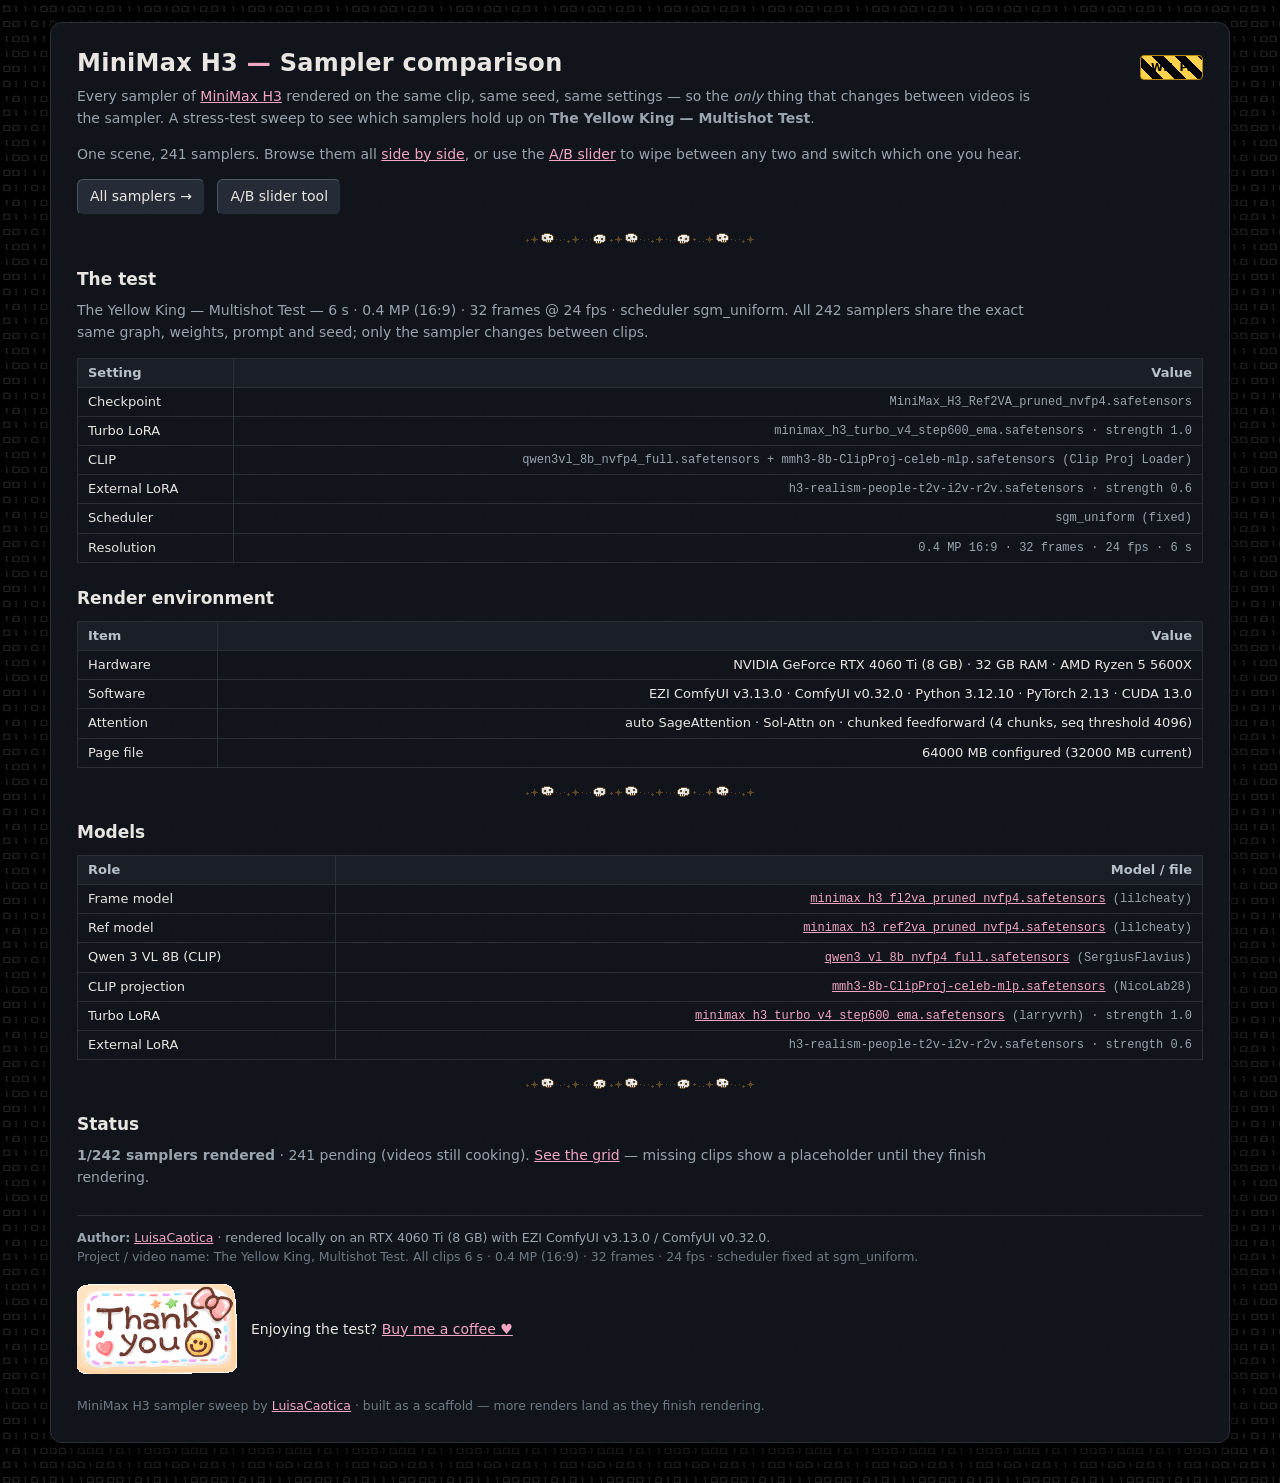
==== index.html @ 6c4d1b76 "Scaffold: MiniMax H3 sampler comparison site Static GitHub Pages site (neocities-flavoured dark them" ====
<!doctype html>
<html lang="en"><head><meta charset="utf-8">
<title>MiniMax H3 — Sampler comparison</title>
<meta name="viewport" content="width=device-width, initial-scale=1">
<link rel="stylesheet" href="https://cdn.cursors-4u.net/cursors/animated/cute-ears-doll-girl-9aaba74d-32.css">
<link rel="stylesheet" href="style.css">
</head><body>
<div class="wrap">
<header class="site">
  <div>
    <h1>MiniMax&nbsp;H3 <span class="hl">&mdash;</span> Sampler comparison</h1>
    <p class="sub">Every sampler of <a href="https://www.minimax.io/blog/minimax-h3">MiniMax&nbsp;H3</a> rendered on the same clip, same seed, same settings &mdash; so the <em>only</em> thing that changes between videos is the sampler. A stress-test sweep to see which samplers hold up on <b>The Yellow King &mdash; Multishot Test</b>.</p>
  </div>
  <span class="wip">W.I.P.</span>
</header>

<p class="sub">One scene, 241 samplers. Browse them all <a href="samplers.html">side by side</a>, or use the <a href="ab.html">A/B slider</a> to wipe between any two and switch which one you hear.</p>
<div class="controls">
  <a href="samplers.html"><button>All samplers &rarr;</button></a>
  <a href="ab.html"><button>A/B slider tool</button></a>
</div>

<hr class="divider">

<h2>The test</h2>
<p class="sub" id="scene-blurb"></p>
<table id="cfg-table"></table>

<h2>Render environment</h2>
<table>
  <tr><th>Item</th><th>Value</th></tr>
  <tr><td>Hardware</td><td>NVIDIA GeForce RTX 4060 Ti (8&nbsp;GB) &middot; 32&nbsp;GB RAM &middot; AMD Ryzen 5 5600X</td></tr>
  <tr><td>Software</td><td>EZI ComfyUI v3.13.0 &middot; ComfyUI v0.32.0 &middot; Python 3.12.10 &middot; PyTorch 2.13 &middot; CUDA 13.0</td></tr>
  <tr><td>Attention</td><td>auto SageAttention &middot; Sol-Attn on &middot; chunked feedforward (4 chunks, seq threshold 4096)</td></tr>
  <tr><td>Page file</td><td>64000 MB configured (32000 MB current)</td></tr>
</table>

<hr class="divider">

<h2>Models</h2>
<table>
  <tr><th>Role</th><th>Model / file</th></tr>
  <tr><td>Frame model</td><td class="mono"><a href="https://huggingface.co/lilcheaty/MiniMax-H3-NVFP4/resolve/main/minimax_h3_fl2va_pruned_nvfp4.safetensors?download=true">minimax_h3_fl2va_pruned_nvfp4.safetensors</a> (lilcheaty)</td></tr>
  <tr><td>Ref model</td><td class="mono"><a href="https://huggingface.co/lilcheaty/MiniMax-H3-NVFP4/resolve/main/minimax_h3_ref2va_pruned_nvfp4.safetensors?download=true">minimax_h3_ref2va_pruned_nvfp4.safetensors</a> (lilcheaty)</td></tr>
  <tr><td>Qwen 3 VL 8B (CLIP)</td><td class="mono"><a href="https://huggingface.co/SergiusFlavius/Qwen3-VL-8B-Instruct-heretic-NVFP4/resolve/main/qwen3_vl_8b_nvfp4_full.safetensors?download=true">qwen3_vl_8b_nvfp4_full.safetensors</a> (SergiusFlavius)</td></tr>
  <tr><td>CLIP projection</td><td class="mono"><a href="https://huggingface.co/NicoLab28/ClipProj-MiniMax-H3/resolve/main/mmh3-8b-ClipProj-celeb-mlp.safetensors?download=true">mmh3-8b-ClipProj-celeb-mlp.safetensors</a> (NicoLab28)</td></tr>
  <tr><td>Turbo LoRA</td><td class="mono"><a href="https://huggingface.co/larryvrh/MiniMax-H3-Turbo-Lora/resolve/main/minimax_h3_turbo_v4_step600_ema.safetensors?download=true">minimax_h3_turbo_v4_step600_ema.safetensors</a> (larryvrh) &middot; strength 1.0</td></tr>
  <tr><td>External LoRA</td><td class="mono">h3-realism-people-t2v-i2v-r2v.safetensors &middot; strength 0.6</td></tr>
</table>

<hr class="divider">

<h2>Status</h2>
<p class="sub" id="status"></p>

<div class="env">
  <b>Author:</b> <a href="https://github.com/Luisacaotica">LuisaCaotica</a> &middot; rendered locally on an RTX&nbsp;4060&nbsp;Ti (8&nbsp;GB) with EZI ComfyUI v3.13.0 / ComfyUI v0.32.0.<br>
  <span class="envnote">Project / video name: The Yellow King, Multishot Test. All clips 6&nbsp;s &middot; 0.4&nbsp;MP (16:9) &middot; 32 frames &middot; 24&nbsp;fps &middot; scheduler fixed at sgm_uniform.</span>
</div>

<div class="thanks">
  <img src="gfx/thankyou_bar.gif" alt="thank you" width="160" height="90">
  <span>Enjoying the test? <a href="https://ko-fi.com/luisacaotica">Buy me a coffee &hearts;</a></span>
</div>

<footer>MiniMax&nbsp;H3 sampler sweep by <a href="https://github.com/Luisacaotica">LuisaCaotica</a> &middot;
built as a scaffold &mdash; more renders land as they finish rendering.</footer>
</div>

<script src="data.js"></script>
<script>
const $ = id => document.getElementById(id);
const scene = SCENES[0];

$('scene-blurb').textContent =
  scene.title + ' \u2014 ' + scene.note + '. All ' + SAMPLERS.length + ' samplers share the exact same graph, weights, prompt and seed; only the sampler changes between clips.';

const fixed = [
  ['Checkpoint', 'MiniMax_H3_Ref2VA_pruned_nvfp4.safetensors'],
  ['Turbo LoRA', 'minimax_h3_turbo_v4_step600_ema.safetensors \u00b7 strength 1.0'],
  ['CLIP', 'qwen3vl_8b_nvfp4_full.safetensors + mmh3-8b-ClipProj-celeb-mlp.safetensors (Clip Proj Loader)'],
  ['External LoRA', 'h3-realism-people-t2v-i2v-r2v.safetensors \u00b7 strength 0.6'],
  ['Scheduler', 'sgm_uniform (fixed)'],
  ['Resolution', '0.4 MP 16:9 \u00b7 32 frames \u00b7 24 fps \u00b7 6 s'],
];
$('cfg-table').innerHTML = '<tr><th>Setting</th><th>Value</th></tr>' +
  fixed.map(r => '<tr><td>' + r[0] + '</td><td class="mono">' + r[1] + '</td></tr>').join('');

const pending = SAMPLERS.length - RENDERED.length;
$('status').innerHTML =
  '<b>' + RENDERED.length + '/' + SAMPLERS.length + ' samplers rendered</b> &middot; ' + pending + ' pending (videos still cooking). ' +
  '<a href="samplers.html">See the grid</a> \u2014 missing clips show a placeholder until they finish rendering.';
</script>
</body></html>
---- style.css ----
/* MiniMax H3 — sampler evaluation
   Neocities-flavoured dark theme: tiled animated background,
   gif page dividers, pastel pink accents, beveled classic buttons. */

:root {
  color-scheme: dark;
  --bg: #0d0f13;
  --panel: rgba(19, 22, 29, 0.92);
  --panel-solid: #13161d;
  --border: #2a2f38;
  --text: #e9e6e1;
  --muted: #9aa4af;
  --faint: #6f7a85;
  --pink: #f3a6c2;
  --pink-hi: #ffc4da;
  --link: #f3a6c2;
  --accent: #d9739f;
}

* { box-sizing: border-box; }

html, body { margin: 0; padding: 0; }

body {
  background: #0d0f13 url('gfx/tiled_background.gif');
  color: var(--text);
  font: 14px/1.55 system-ui, -apple-system, "Segoe UI", sans-serif;
  padding: 22px 14px 40px;
  min-height: 100vh;
}

a { color: var(--link); }
a:hover { color: var(--pink-hi); }
code { background: #1a1e27; padding: 1px 5px; border-radius: 4px; font-size: 12.5px; }

.wrap {
  max-width: 1180px;
  margin: 0 auto;
  background: var(--panel);
  border: 1px solid var(--border);
  border-radius: 12px;
  padding: 22px 26px 26px;
  box-shadow: 0 0 0 3px rgba(0,0,0,.35), 0 12px 40px rgba(0,0,0,.5);
  backdrop-filter: blur(1px);
}

header.site { display: flex; align-items: baseline; justify-content: space-between;
               gap: 12px; flex-wrap: wrap; }
h1 { font-size: 24px; margin: 0 0 4px; letter-spacing: .3px; }
h1 .hl { color: var(--pink); }
h2 { font-size: 17px; margin: 22px 0 8px; }
h3 { font-size: 14.5px; margin: 18px 0 6px; }

p.sub { color: var(--muted); margin: 0 0 14px; max-width: 980px; }
p.small { color: var(--faint); font-size: 12.5px; }

.wip {
  display: inline-block; font-size: 11px; letter-spacing: 1.2px; font-weight: 700;
  color: #000; background: repeating-linear-gradient(45deg, #ffd24d, #ffd24d 8px, #000 8px, #000 16px);
  padding: 3px 10px; border-radius: 4px; border: 1px solid #b8860b;
}

.divider {
  height: 11px; margin: 18px 0; border: none;
  background: url('gfx/page_divider.gif') no-repeat center; background-size: auto 11px;
}

nav.crumbs { margin-bottom: 12px; color: var(--faint); font-size: 13px; }

/* classic beveled buttons */
button, .btn {
  background: #262c37; color: var(--text); border: 1px solid #3a434e;
  border-top-color: #4d5763; border-left-color: #4d5763;
  border-bottom-color: #14181f; border-right-color: #14181f;
  border-radius: 6px; padding: 6px 12px; font: inherit; cursor: pointer;
}
button:hover { background: #313a47; }
button.on { background: #4a2440; border-color: var(--accent); color: var(--pink-hi); }
button:disabled { opacity: .45; cursor: default; }
.controls button, .controls select, .controls input[type=text] { margin-right: 8px; }
select, input[type=text], input[type=search] {
  background: #1a1e27; color: var(--text); border: 1px solid #3a434e; border-radius: 6px;
  padding: 6px 10px; font: inherit;
}

/* scene / sampler grids */
.grid {
  display: grid; grid-template-columns: repeat(auto-fill, minmax(360px, 1fr));
  gap: 16px; margin-top: 14px;
}
.card {
  background: #141821; border: 1px solid var(--border); border-radius: 10px; overflow: hidden;
  display: flex; flex-direction: column;
}
.card.done { border-color: #4a3b45; }
.card video, .card .thumb {
  width: 100%; display: block; background: #000; aspect-ratio: 16/9;
}
.card .meta { padding: 8px 12px 10px; }
.card .meta b { font-size: 13.5px; font-family: ui-monospace, monospace; word-break: break-all; }
.card .meta .note { color: var(--muted); font-size: 12px; margin-top: 2px; }

.pending {
  display: flex; flex-direction: column; align-items: center; justify-content: center;
  gap: 8px; aspect-ratio: 16/9; background:
    repeating-linear-gradient(45deg, #171b24 0 12px, #1b202b 12px 24px);
  color: var(--faint); text-align: center; padding: 14px;
}
.pending .clock { font-size: 26px; line-height: 1; opacity: .8; }
.pending b { font-family: ui-monospace, monospace; font-size: 13px; color: var(--muted); }

.toolbar { display: flex; align-items: center; gap: 10px; flex-wrap: wrap; margin: 14px 0 4px; }
.toolbar .spacer { flex: 1; }
.count { color: var(--faint); font-size: 12.5px; }

/* pagination with neocities nav gifs */
.pager { display: flex; align-items: center; justify-content: center; gap: 12px;
         margin: 20px 0 4px; flex-wrap: wrap; }
.pager button.nav {
  background: none; border: none; padding: 2px; border-radius: 4px;
}
.pager button.nav:hover { background: #262c37; }
.pager button.nav:disabled { opacity: .35; cursor: default; background: none; }
.pager .pageinfo { color: var(--muted); font-size: 13px; }
.pager .pageinfo b { color: var(--pink); }
.pager .jump input { width: 60px; }

/* tables */
table { border-collapse: collapse; margin: 10px 0 18px; font-size: 13px; width: 100%; }
th, td { border: 1px solid var(--border); padding: 4px 10px; text-align: right; }
th:first-child, td:first-child { text-align: left; }
th { background: #1a1e27; color: #b7c1cc; }
td.mono, th.mono { font-family: ui-monospace, monospace; font-size: 12px; }

details { color: var(--muted); margin: 6px 0 14px; }
details pre { white-space: pre-wrap; font: 12px/1.5 ui-monospace, monospace;
              background: #101318; padding: 10px 12px; border-radius: 8px; max-width: 1000px; }

/* A/B stage */
.stage { position: relative; max-width: 960px; margin: 4px 0 10px;
         border: 1px solid var(--border); border-radius: 10px; overflow: hidden; background: #000;
         cursor: ew-resize; touch-action: none; user-select: none; }
.stage video { position: absolute; inset: 0; width: 100%; height: 100%; }
.stage .spacer { width: 100%; aspect-ratio: 16/9; }
#handle { position: absolute; top: 0; bottom: 0; width: 2px; background: var(--pink-hi);
          box-shadow: 0 0 8px rgba(0,0,0,.8); pointer-events: none; }
#handle::after { content: ''; position: absolute; top: 50%; left: 50%; width: 26px; height: 26px;
          transform: translate(-50%,-50%); border-radius: 50%; background: var(--pink-hi);
          box-shadow: 0 0 8px rgba(0,0,0,.8); }
.badge { position: absolute; top: 8px; padding: 3px 9px; border-radius: 6px; font-size: 12px;
         background: rgba(13,15,19,.85); border: 1px solid var(--border); }
.badge.l { left: 8px; } .badge.r { right: 8px; }
.badge.hint { top: auto; bottom: 8px; left: 50%; transform: translateX(-50%);
              color: var(--muted); pointer-events: none; }
.bar { display: flex; align-items: center; gap: 10px; max-width: 960px; margin-bottom: 8px;
       flex-wrap: wrap; }
.bar input[type=range] { flex: 1; min-width: 200px; }
.picks { display: flex; gap: 10px; align-items: center; margin-bottom: 10px; flex-wrap: wrap; }
.mono { font: 12px ui-monospace, monospace; color: var(--muted); }
.stage .norender { position: absolute; inset: 0; display: flex; align-items: center;
                   justify-content: center; text-align: center; color: var(--muted);
                   background: repeating-linear-gradient(45deg, #12151d 0 12px, #161a24 12px 24px);
                   padding: 20px; }

/* footer */
footer { color: var(--faint); margin-top: 22px; font-size: 12.5px; }
.env { color: var(--muted); margin-top: 26px; font-size: 12.5px; border-top: 1px solid var(--border);
       padding-top: 12px; }
.env .envnote { color: var(--faint); }
.thanks { display: flex; align-items: center; gap: 14px; margin-top: 18px; flex-wrap: wrap; }
.thanks img { image-rendering: pixelated; }
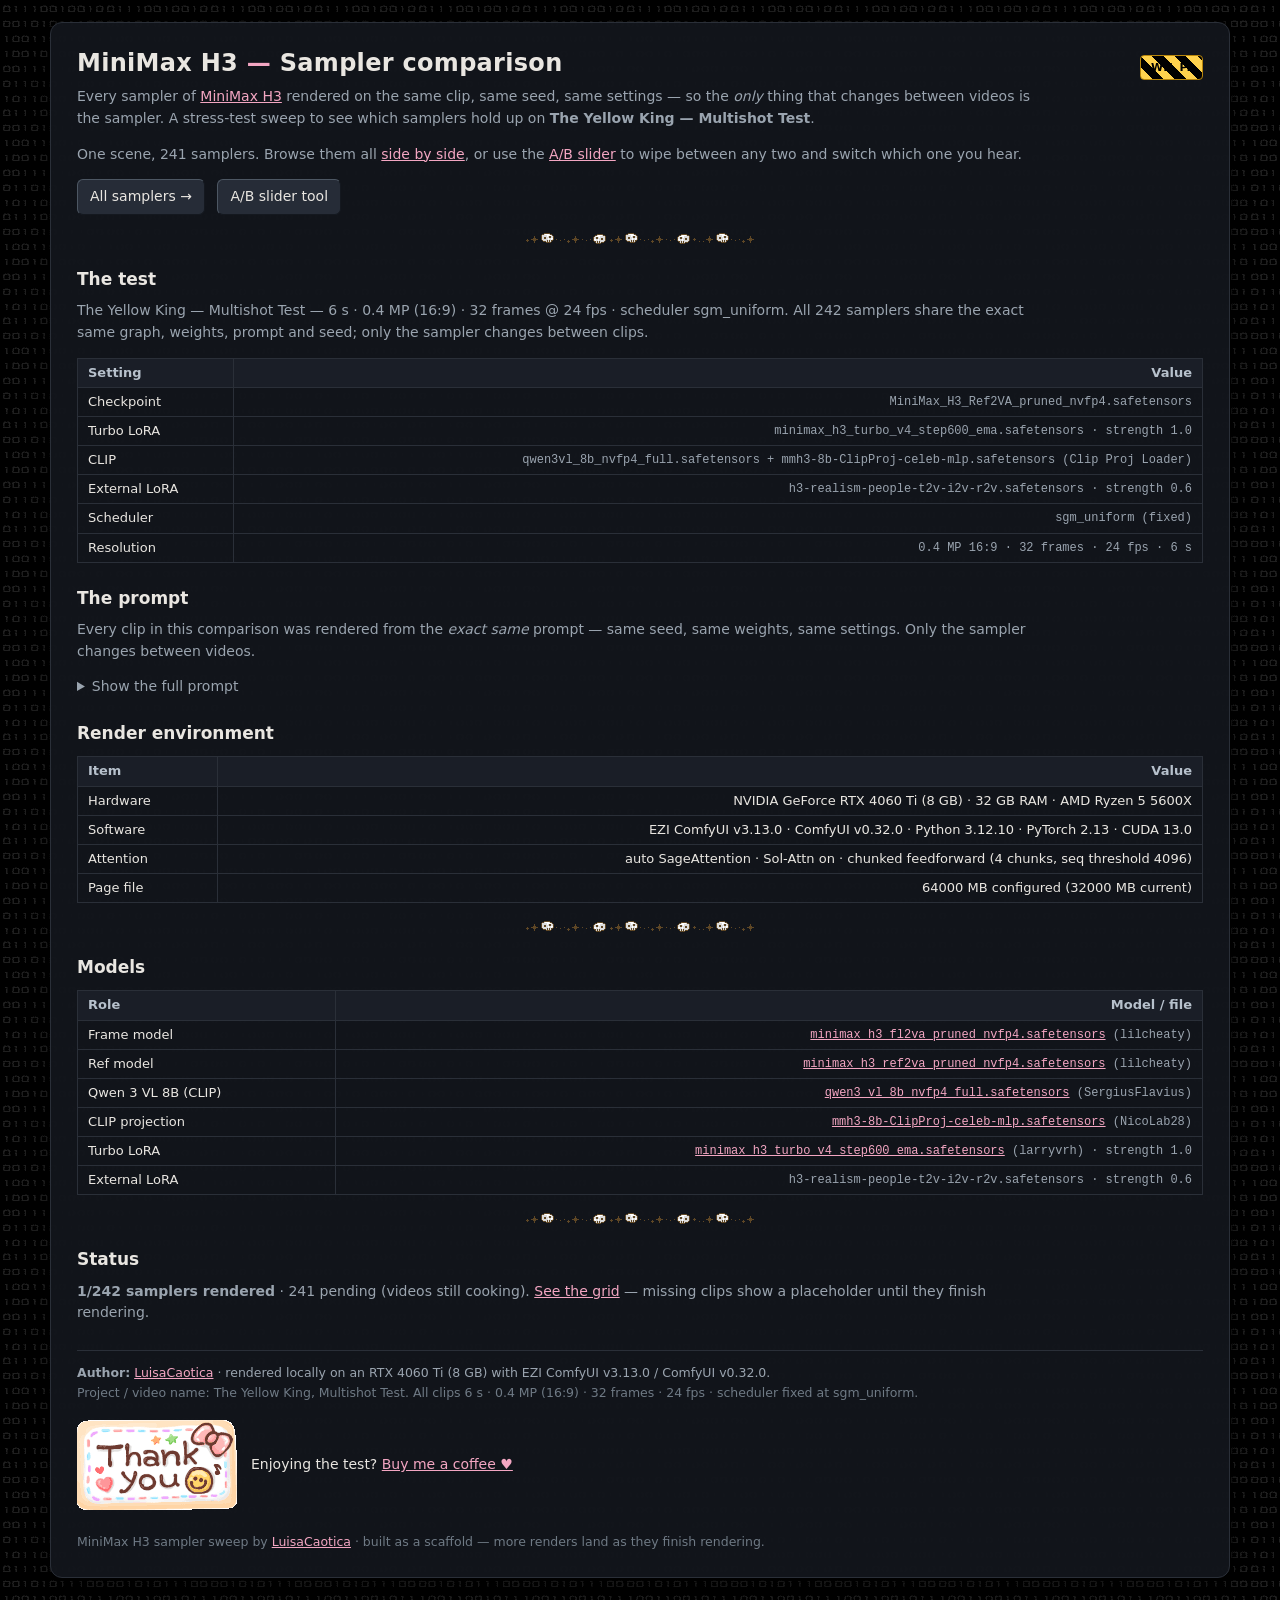
==== commit 7b783bce: "Add the exact prompt used for every clip The scene prompt (ASTROCINEMAV01K2T, 4-shot horror sequence" ====
--- a/index.html
+++ b/index.html
@@ -25,6 +25,13 @@
 <h2>The test</h2>
 <p class="sub" id="scene-blurb"></p>
 <table id="cfg-table"></table>
+
+<h2>The prompt</h2>
+<p class="sub">Every clip in this comparison was rendered from the <em>exact same</em> prompt &mdash; same seed, same weights, same settings. Only the sampler changes between videos.</p>
+<details>
+  <summary>Show the full prompt</summary>
+  <pre id="prompt"></pre>
+</details>
 
 <h2>Render environment</h2>
 <table>
@@ -86,6 +93,8 @@
 $('cfg-table').innerHTML = '<tr><th>Setting</th><th>Value</th></tr>' +
   fixed.map(r => '<tr><td>' + r[0] + '</td><td class="mono">' + r[1] + '</td></tr>').join('');
 
+$('prompt').textContent = scene.prompt;
+
 const pending = SAMPLERS.length - RENDERED.length;
 $('status').innerHTML =
   '<b>' + RENDERED.length + '/' + SAMPLERS.length + ' samplers rendered</b> &middot; ' + pending + ' pending (videos still cooking). ' +
